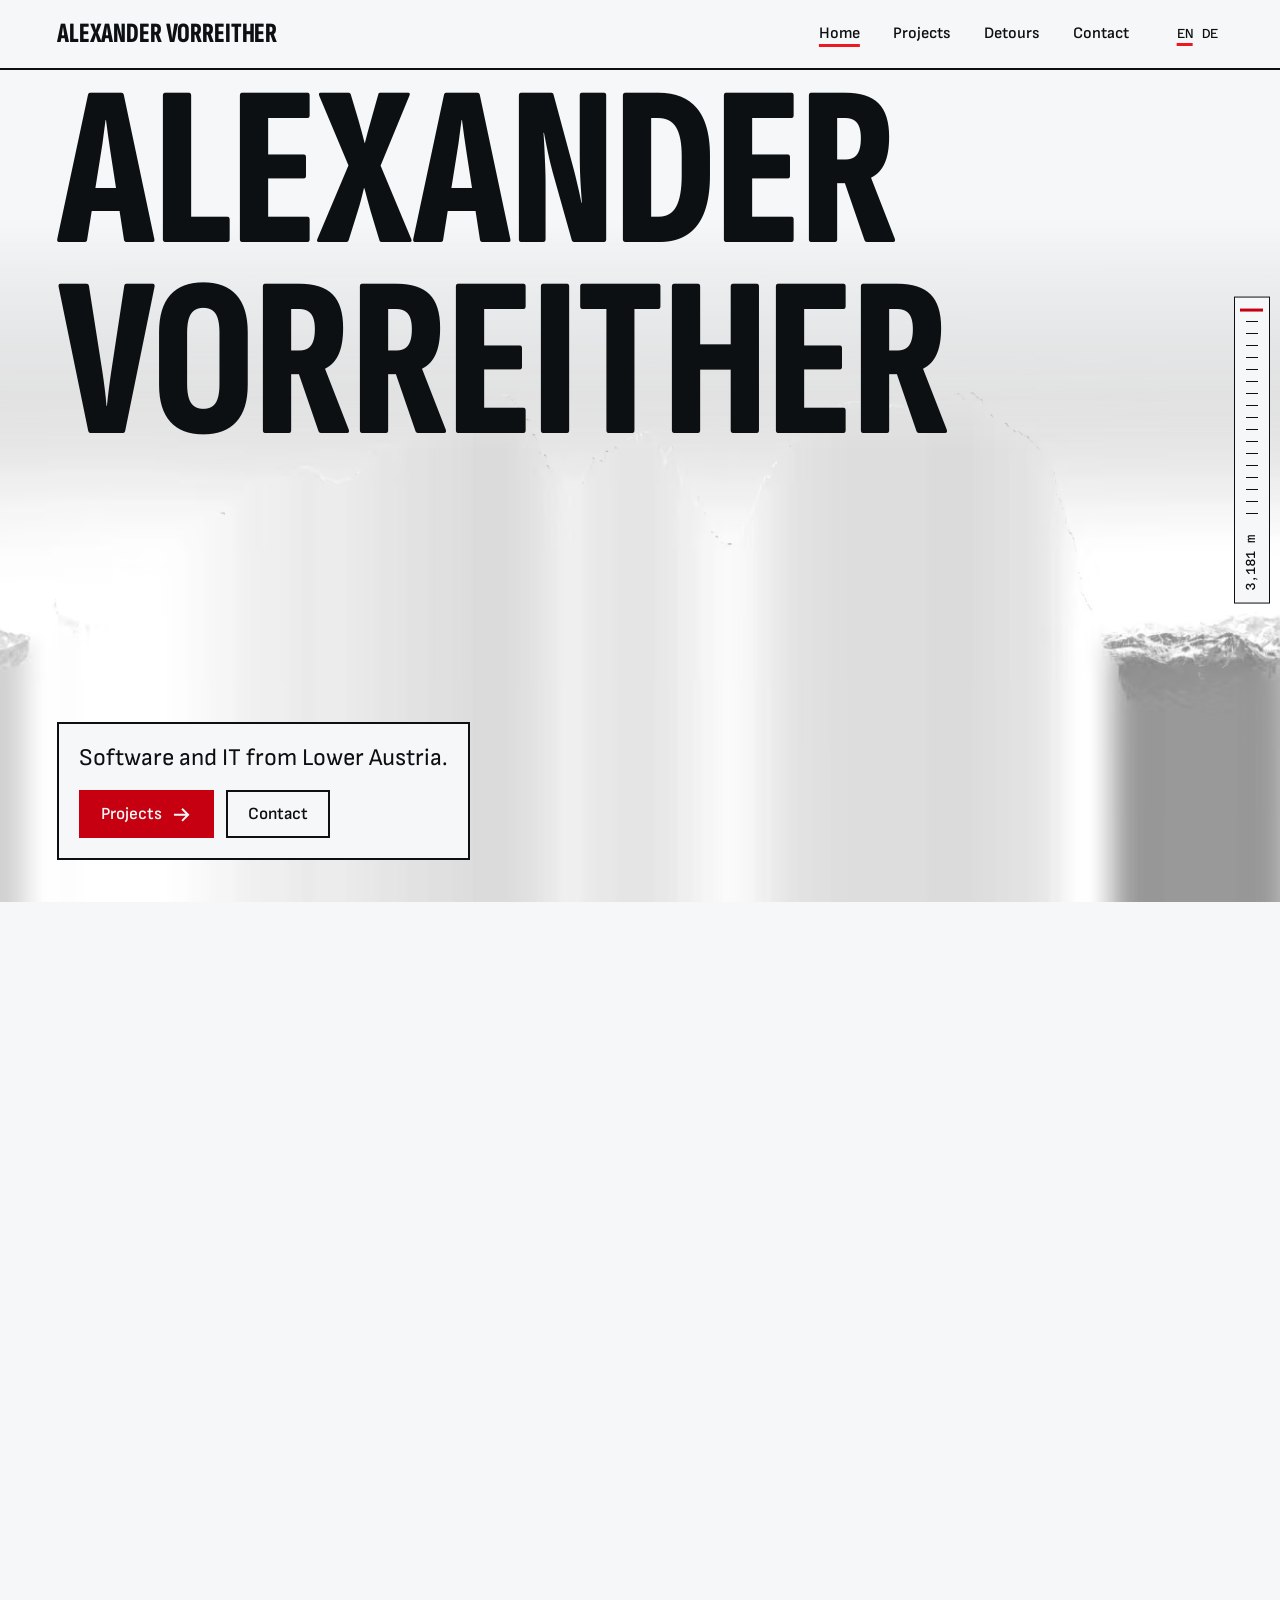
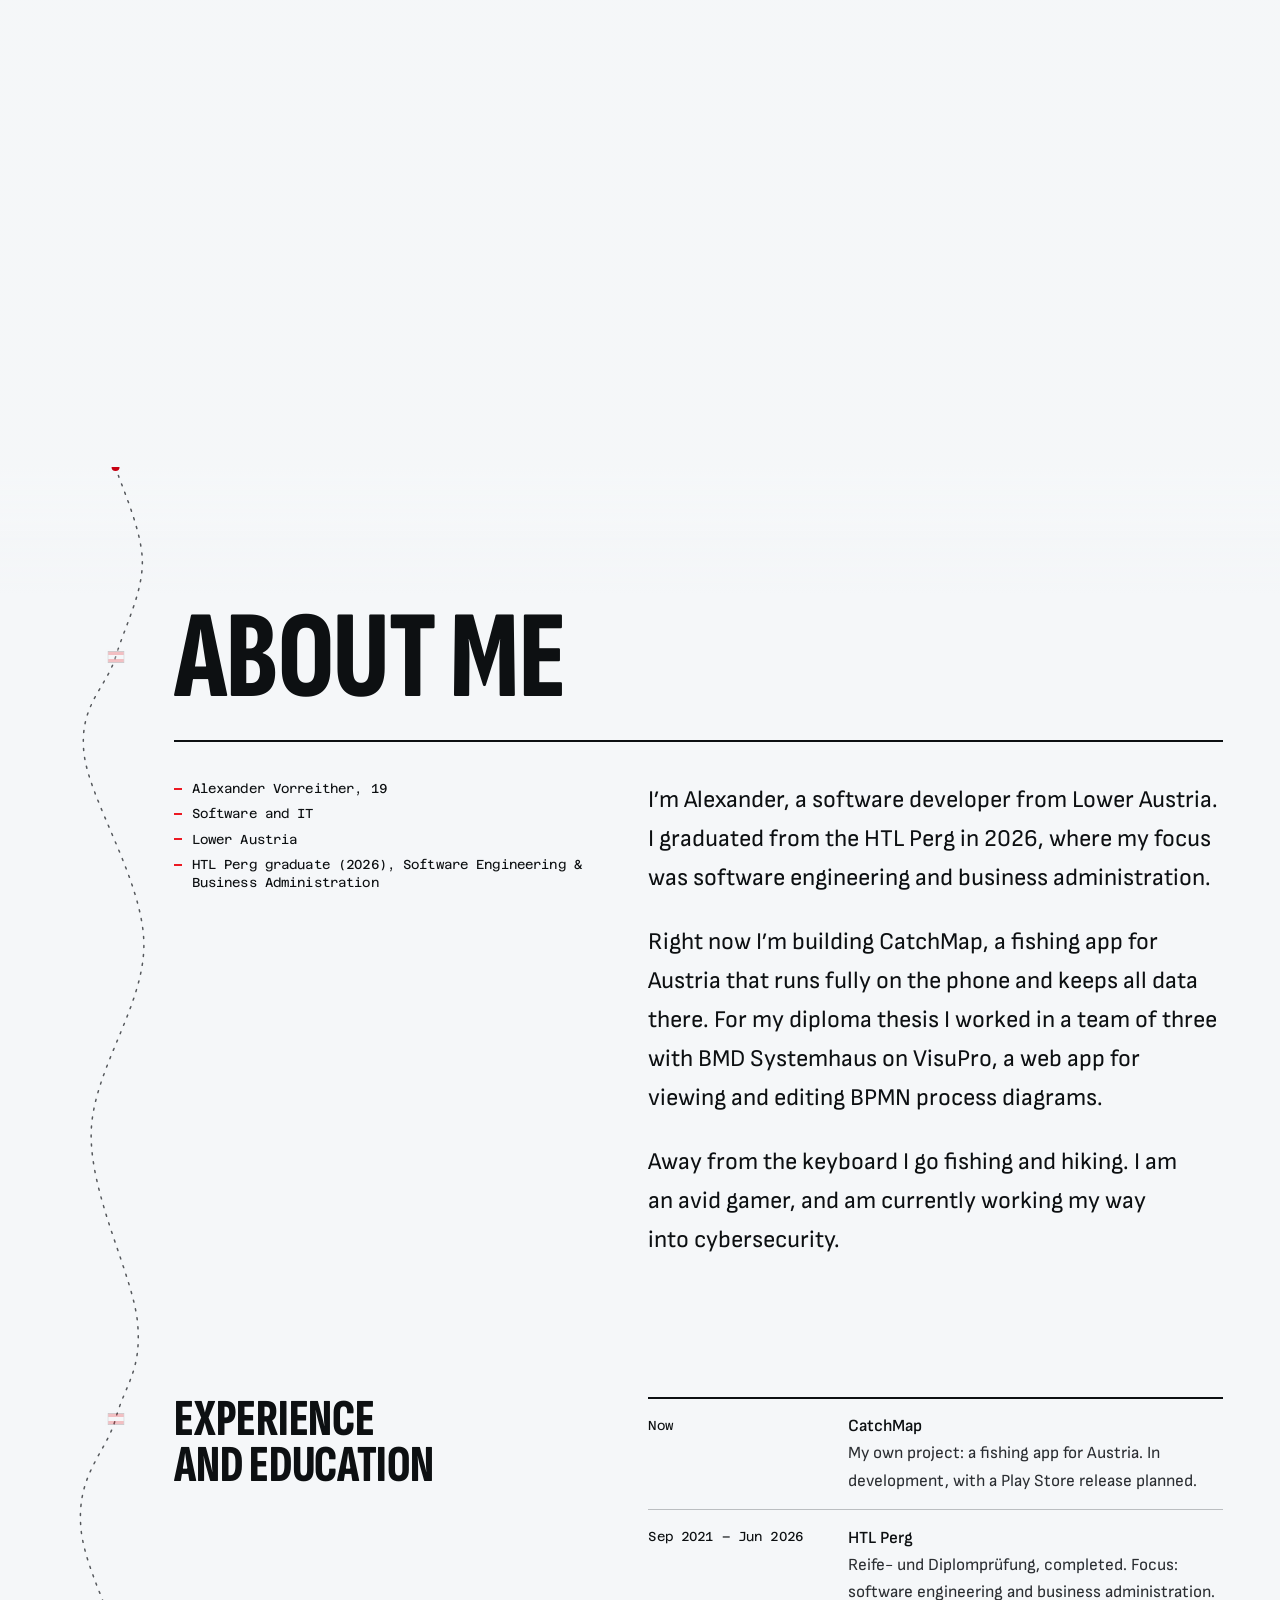
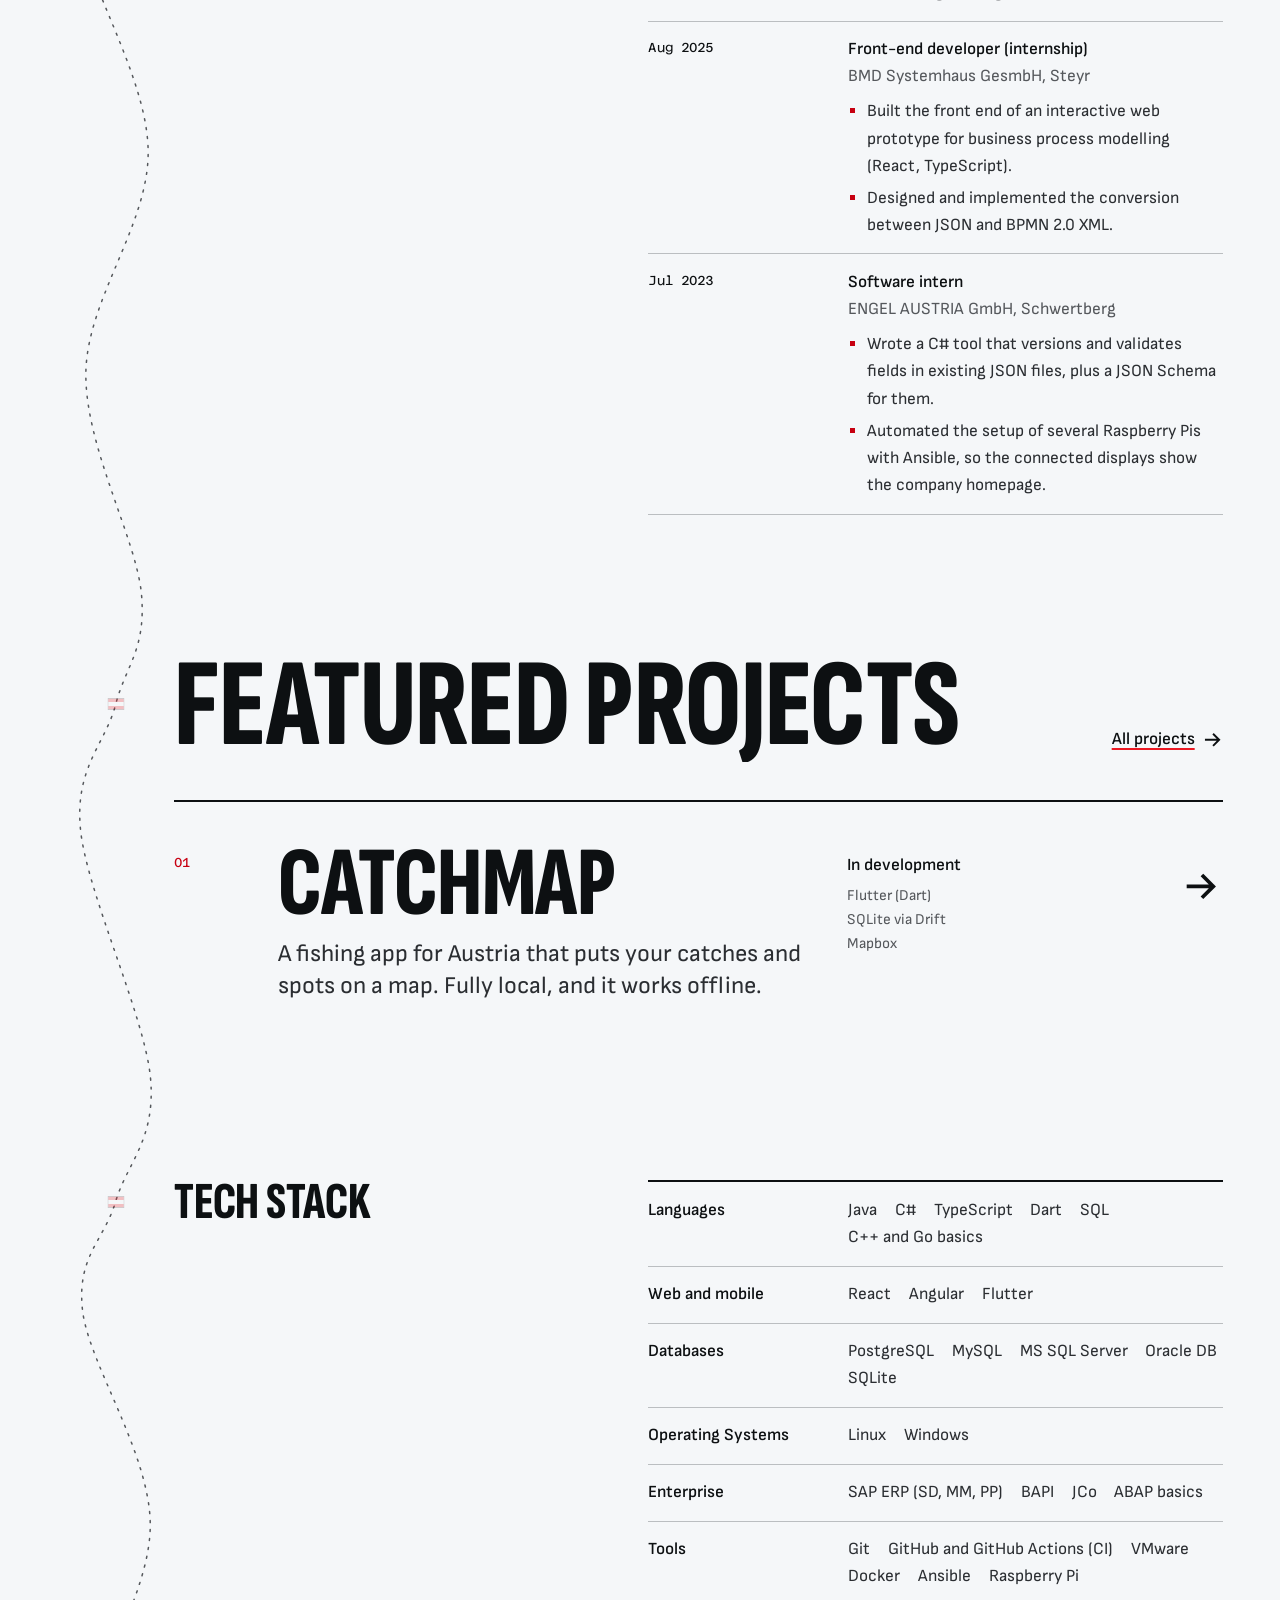
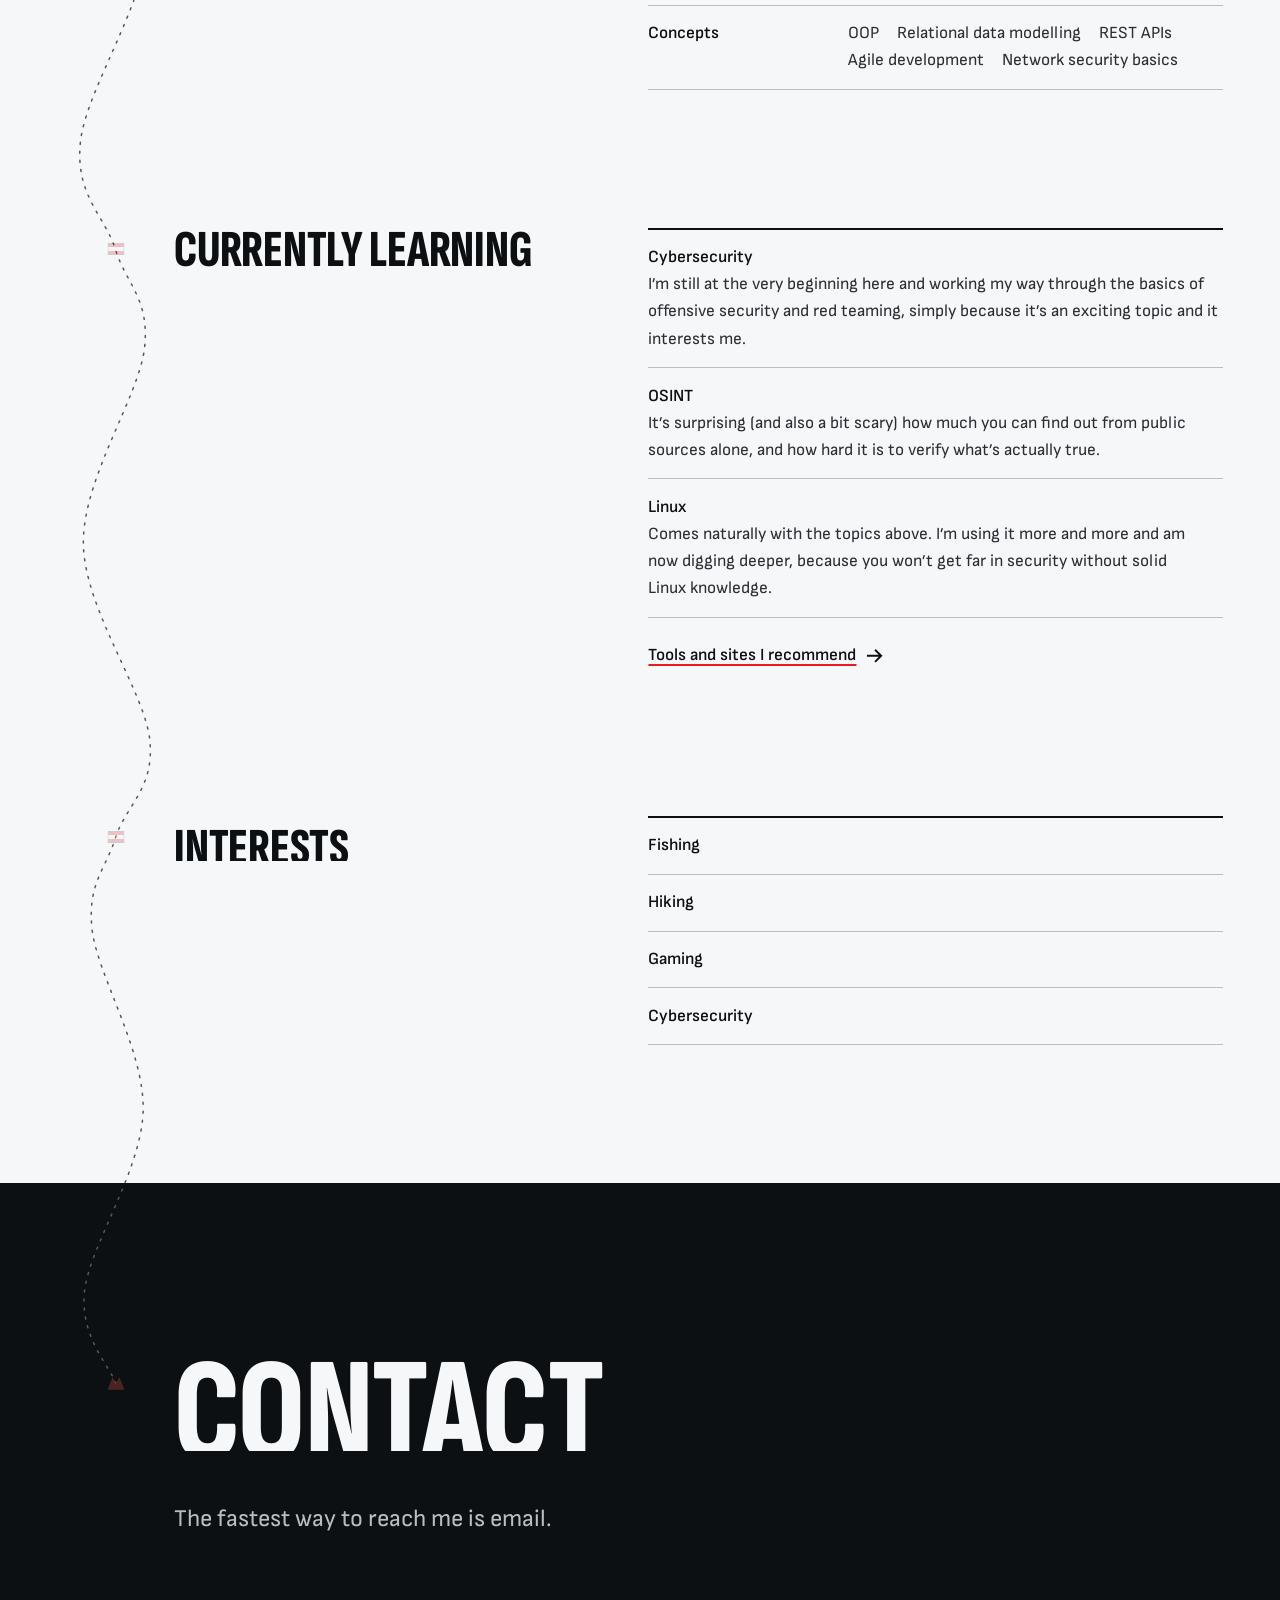
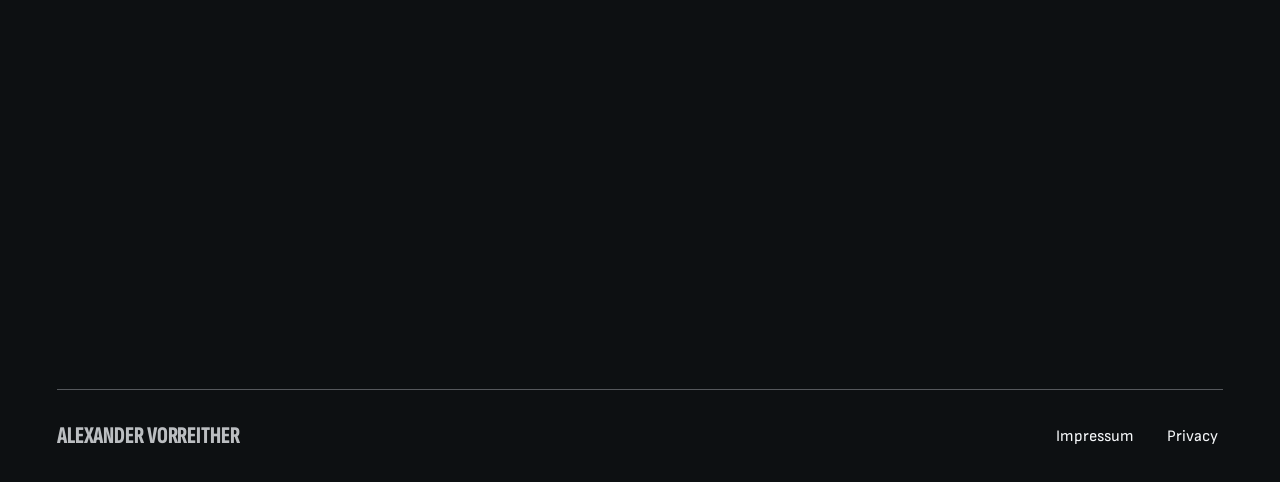
==== index.html @ f68b0229 "Deploy" ====
<!DOCTYPE html><html lang="en"><head><meta charset="utf-8"><meta name="viewport" content="width=device-width, initial-scale=1"><title>Alexander Vorreither</title><meta name="robots" content="noindex"><script>(function(){const config = {"locales":["en","de"],"defaultLocale":"en","base":""};

      (function () {
        var lang = config.defaultLocale;
        var preferred = navigator.languages || [navigator.language || ''];
        for (var i = 0; i < preferred.length; i++) {
          var code = String(preferred[i]).slice(0, 2).toLowerCase();
          if (config.locales.indexOf(code) !== -1) {
            lang = code;
            break;
          }
        }
        location.replace(config.base + '/' + lang + '/');
      })();
    })();</script><noscript><meta http-equiv="refresh" content="0; url=/en/"></noscript></head><body><p><a href="/en/">Alexander Vorreither</a></p></body></html>
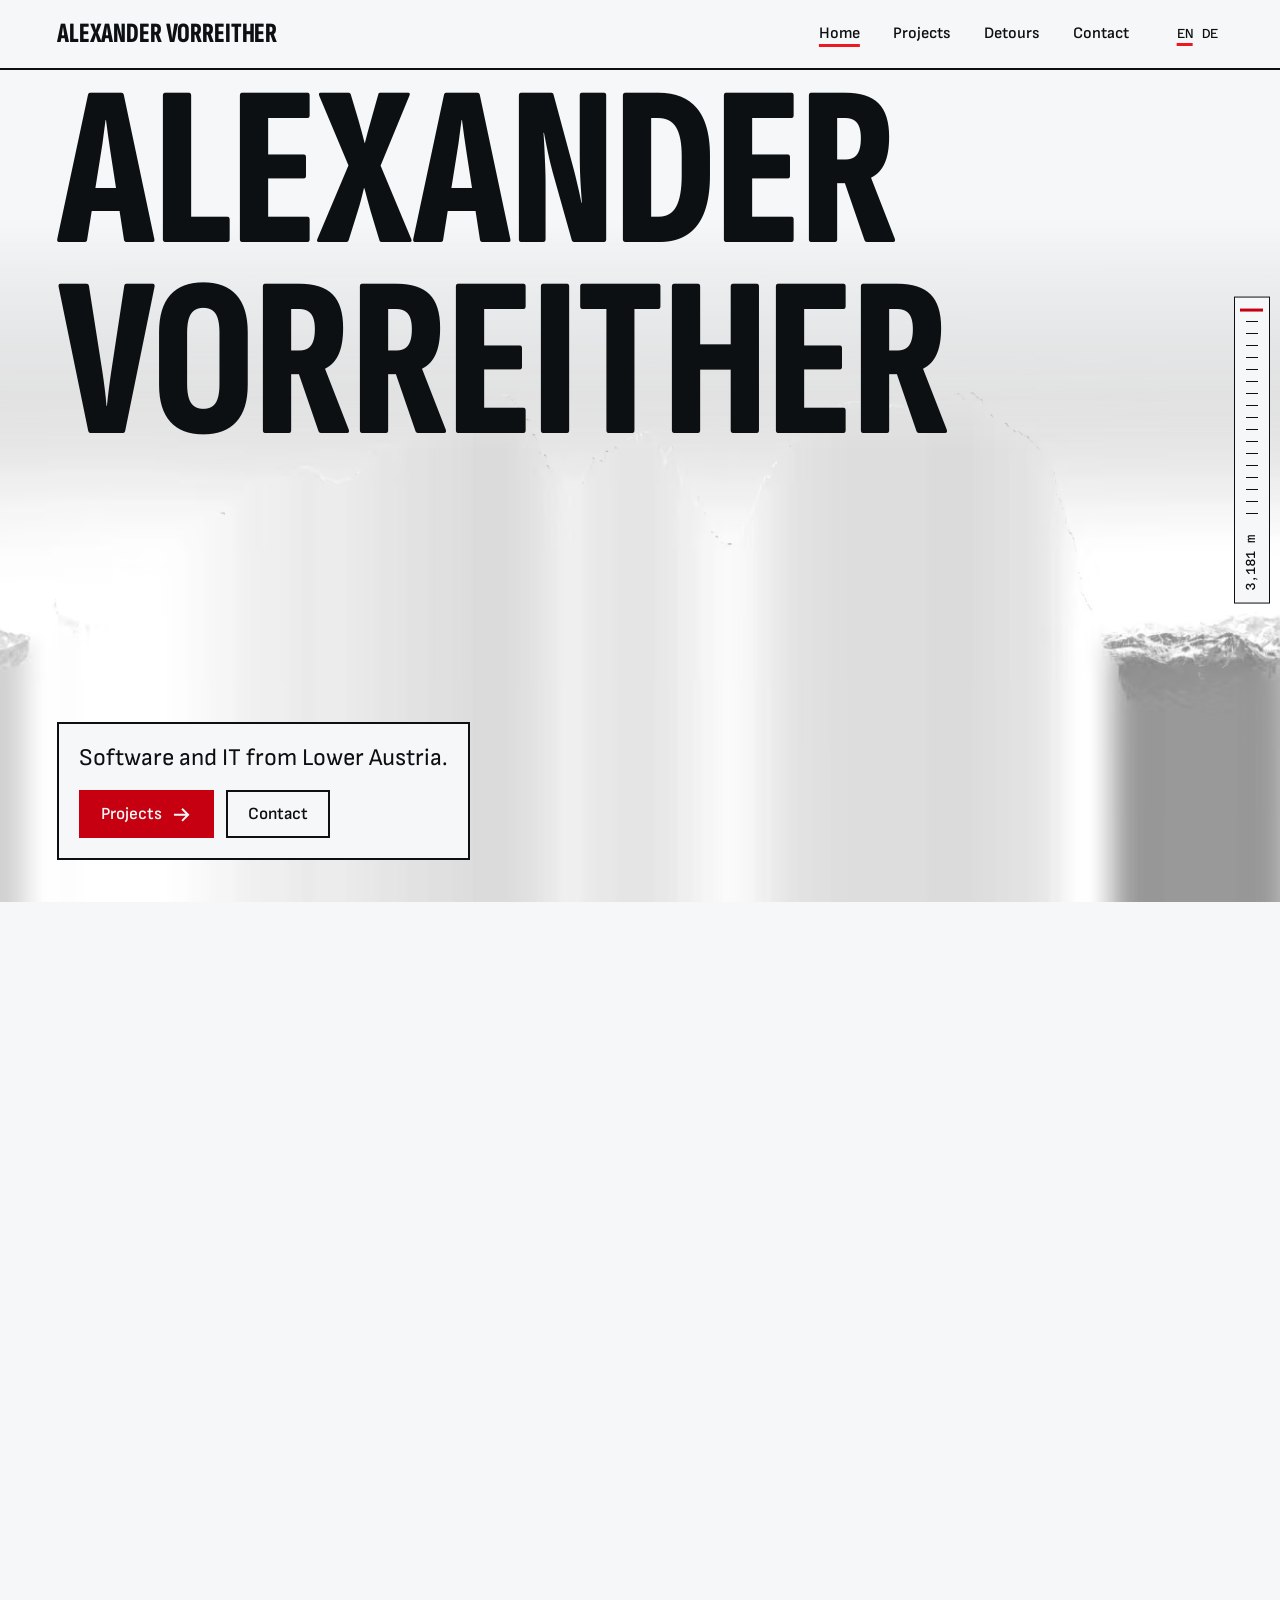
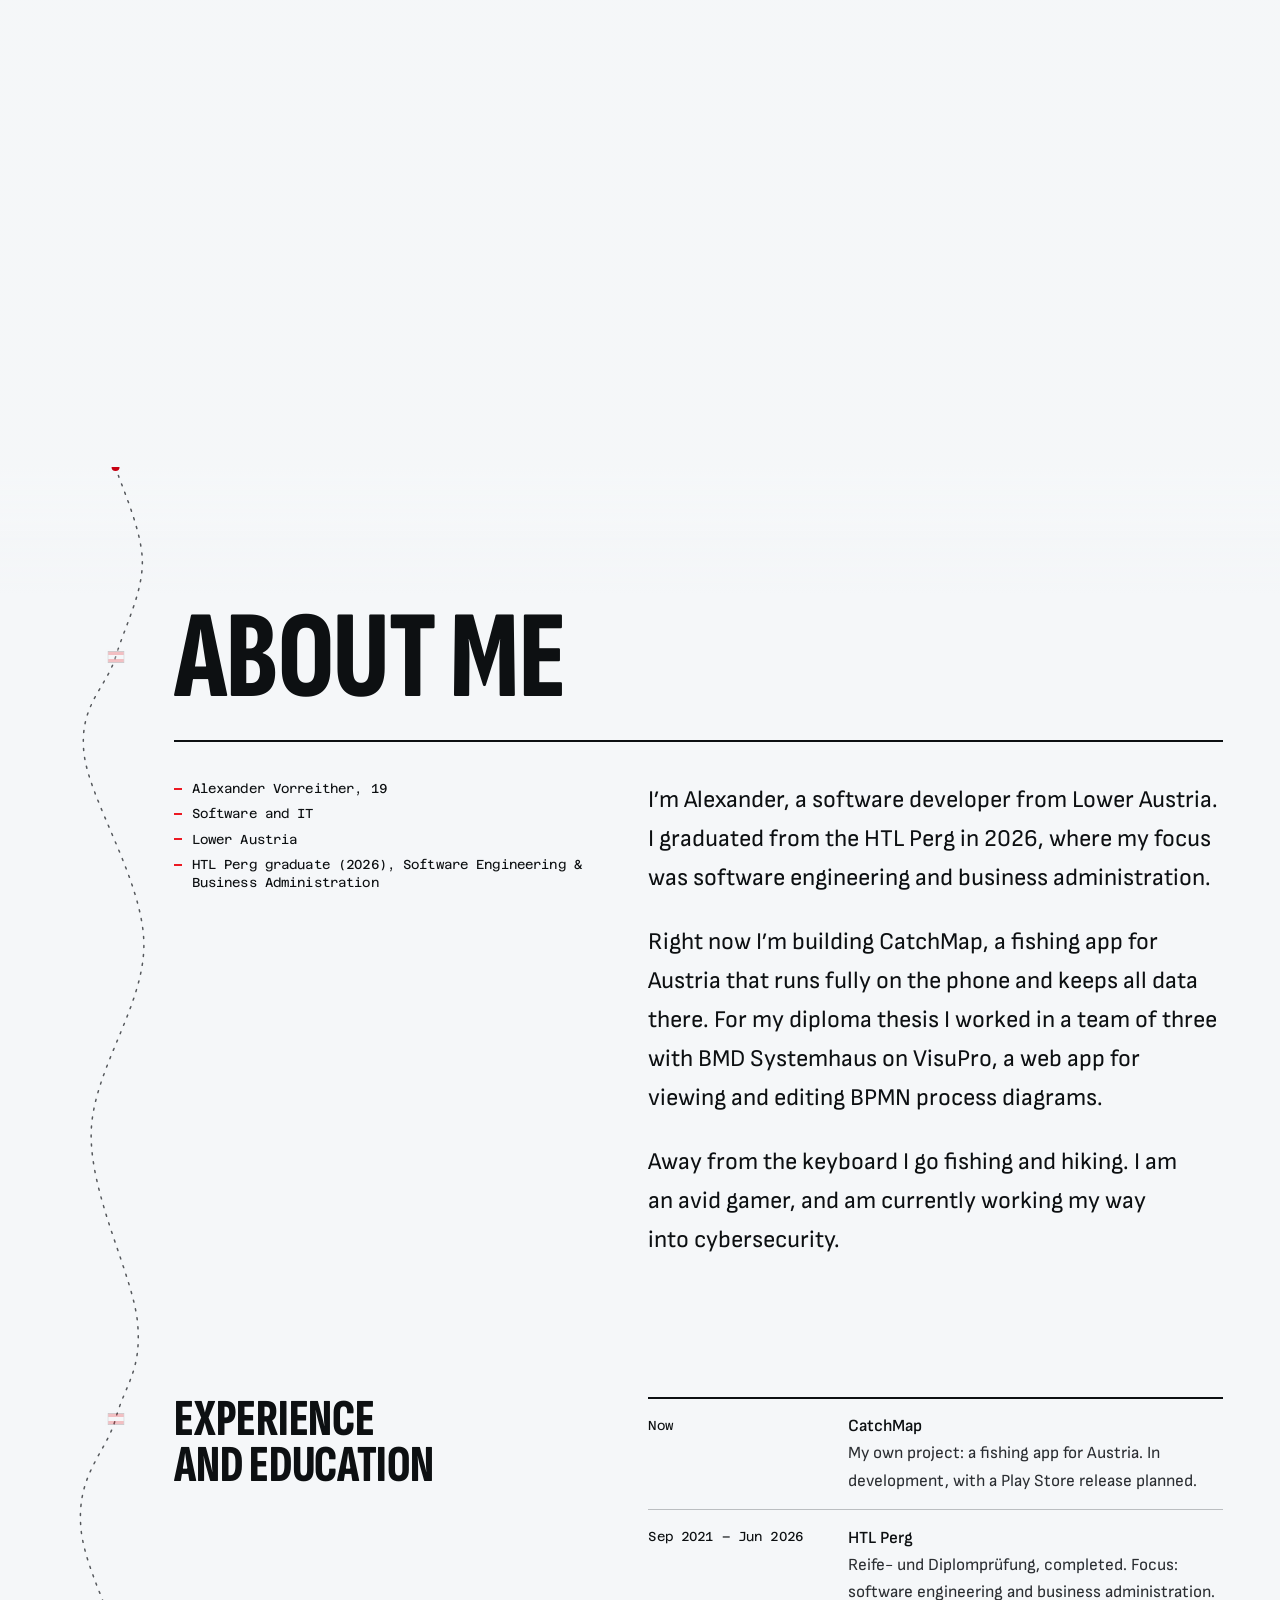
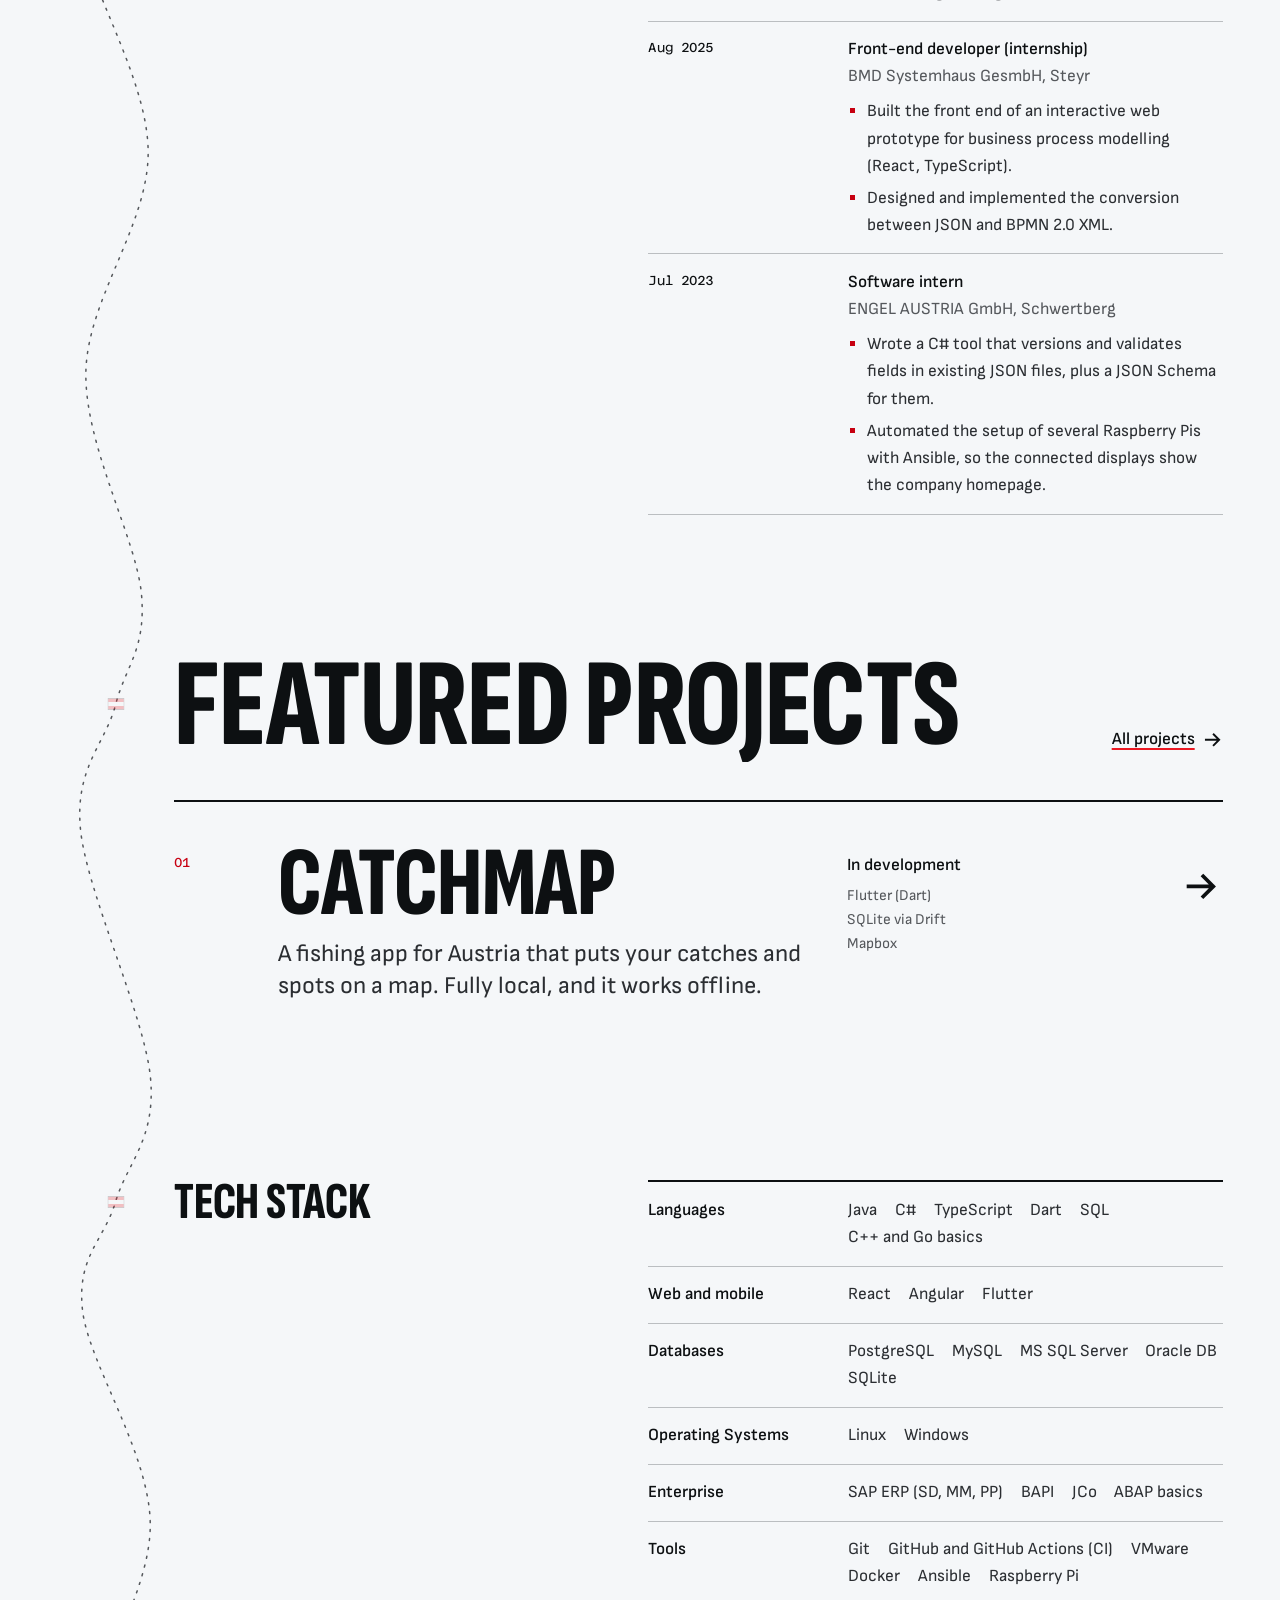
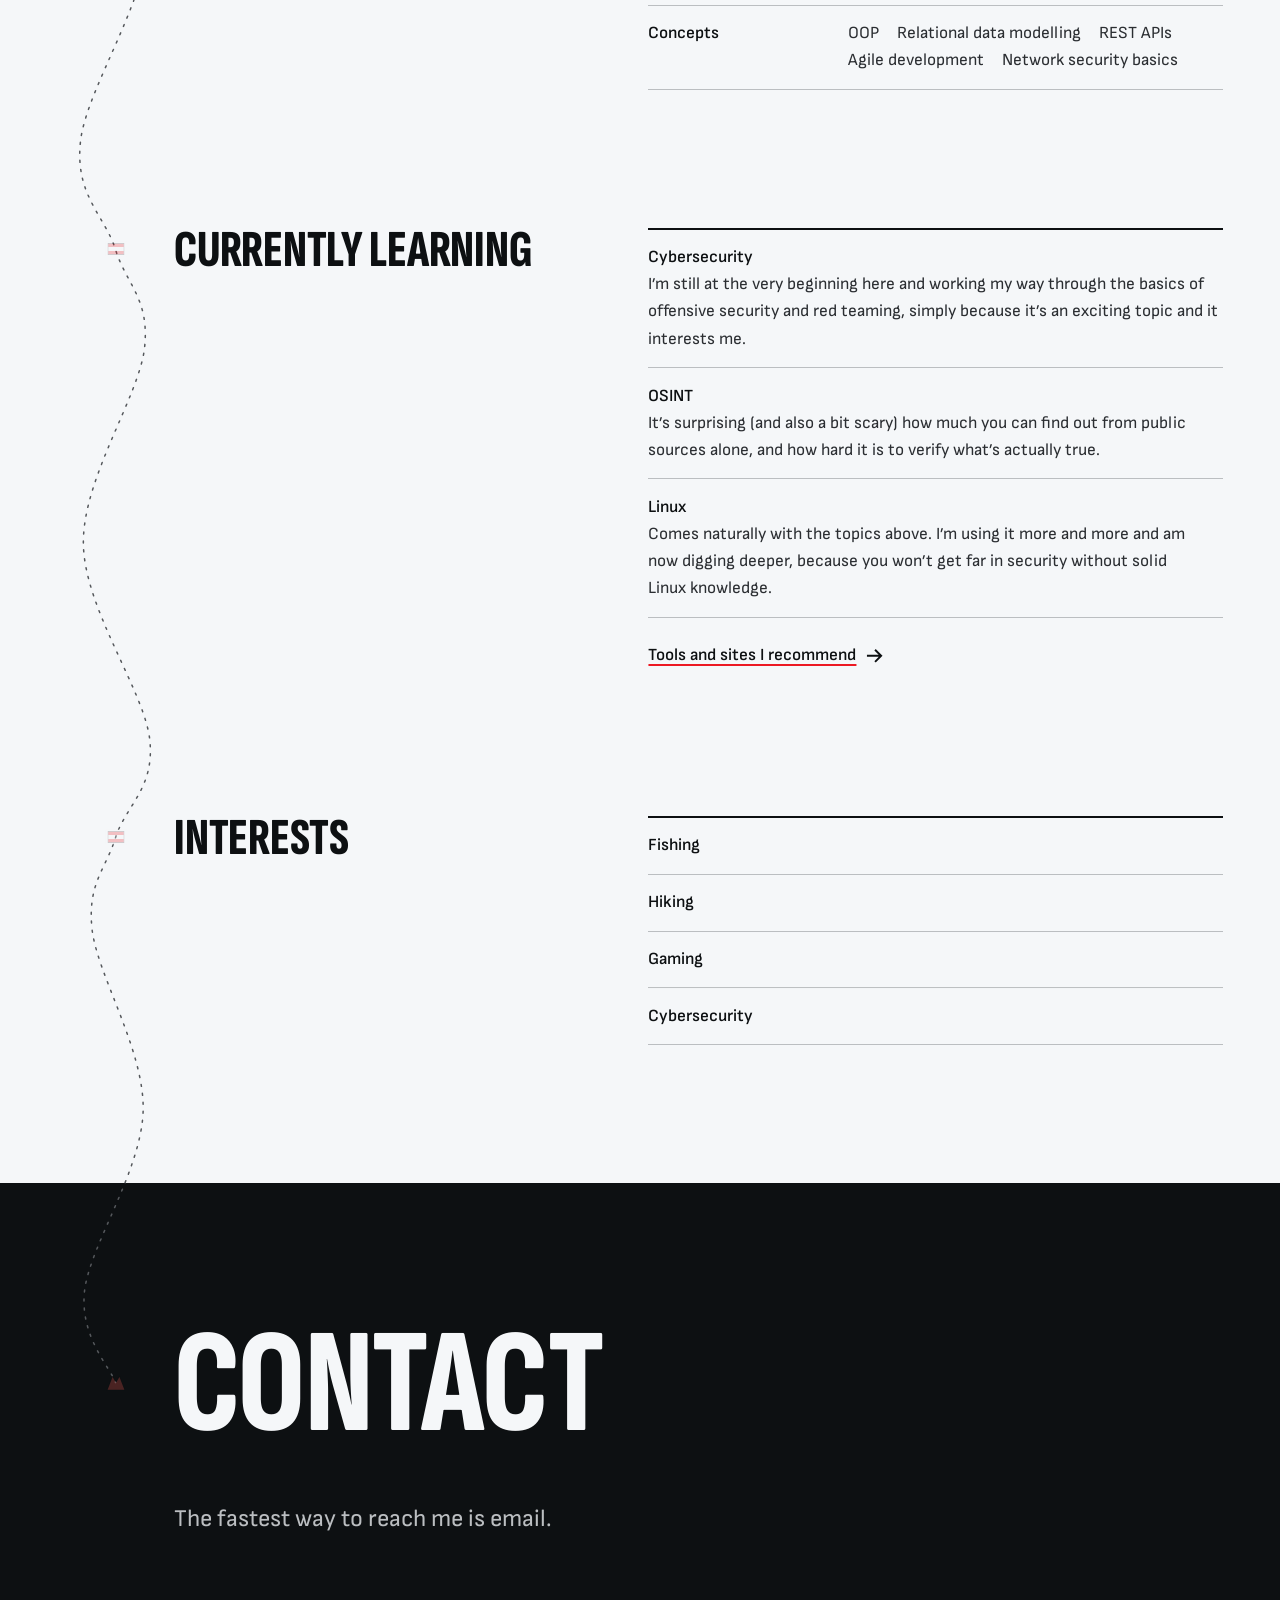
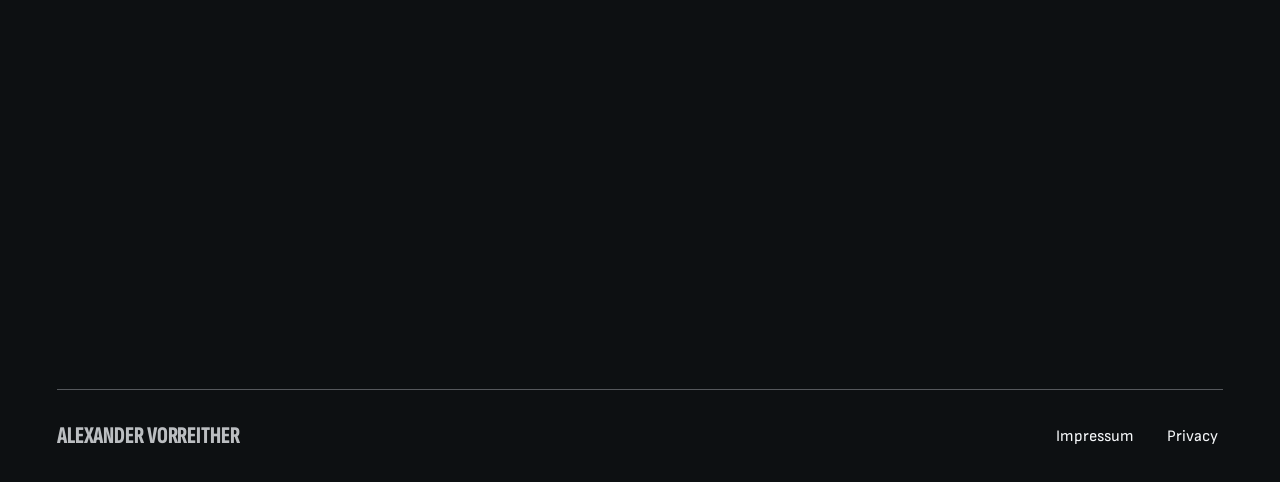
==== commit 44d1ed44: "add website json-ld structured data for google name" ====
--- a/index.html
+++ b/index.html
@@ -1,4 +1,4 @@
-<!DOCTYPE html><html lang="en"><head><meta charset="utf-8"><meta name="viewport" content="width=device-width, initial-scale=1"><title>Alexander Vorreither</title><meta name="robots" content="noindex"><script>(function(){const config = {"locales":["en","de"],"defaultLocale":"en","base":""};
+<!DOCTYPE html><html lang="en"><head><meta charset="utf-8"><meta name="viewport" content="width=device-width, initial-scale=1"><title>Alexander Vorreither</title><meta name="robots" content="noindex"><script type="application/ld+json">{"@context":"https://schema.org","@type":"WebSite","name":"Alexander Vorreither","alternateName":"avorreither.at","url":"https://avorreither.at/"}</script><script>(function(){const config = {"locales":["en","de"],"defaultLocale":"en","base":""};
 
       (function () {
         var lang = config.defaultLocale;
